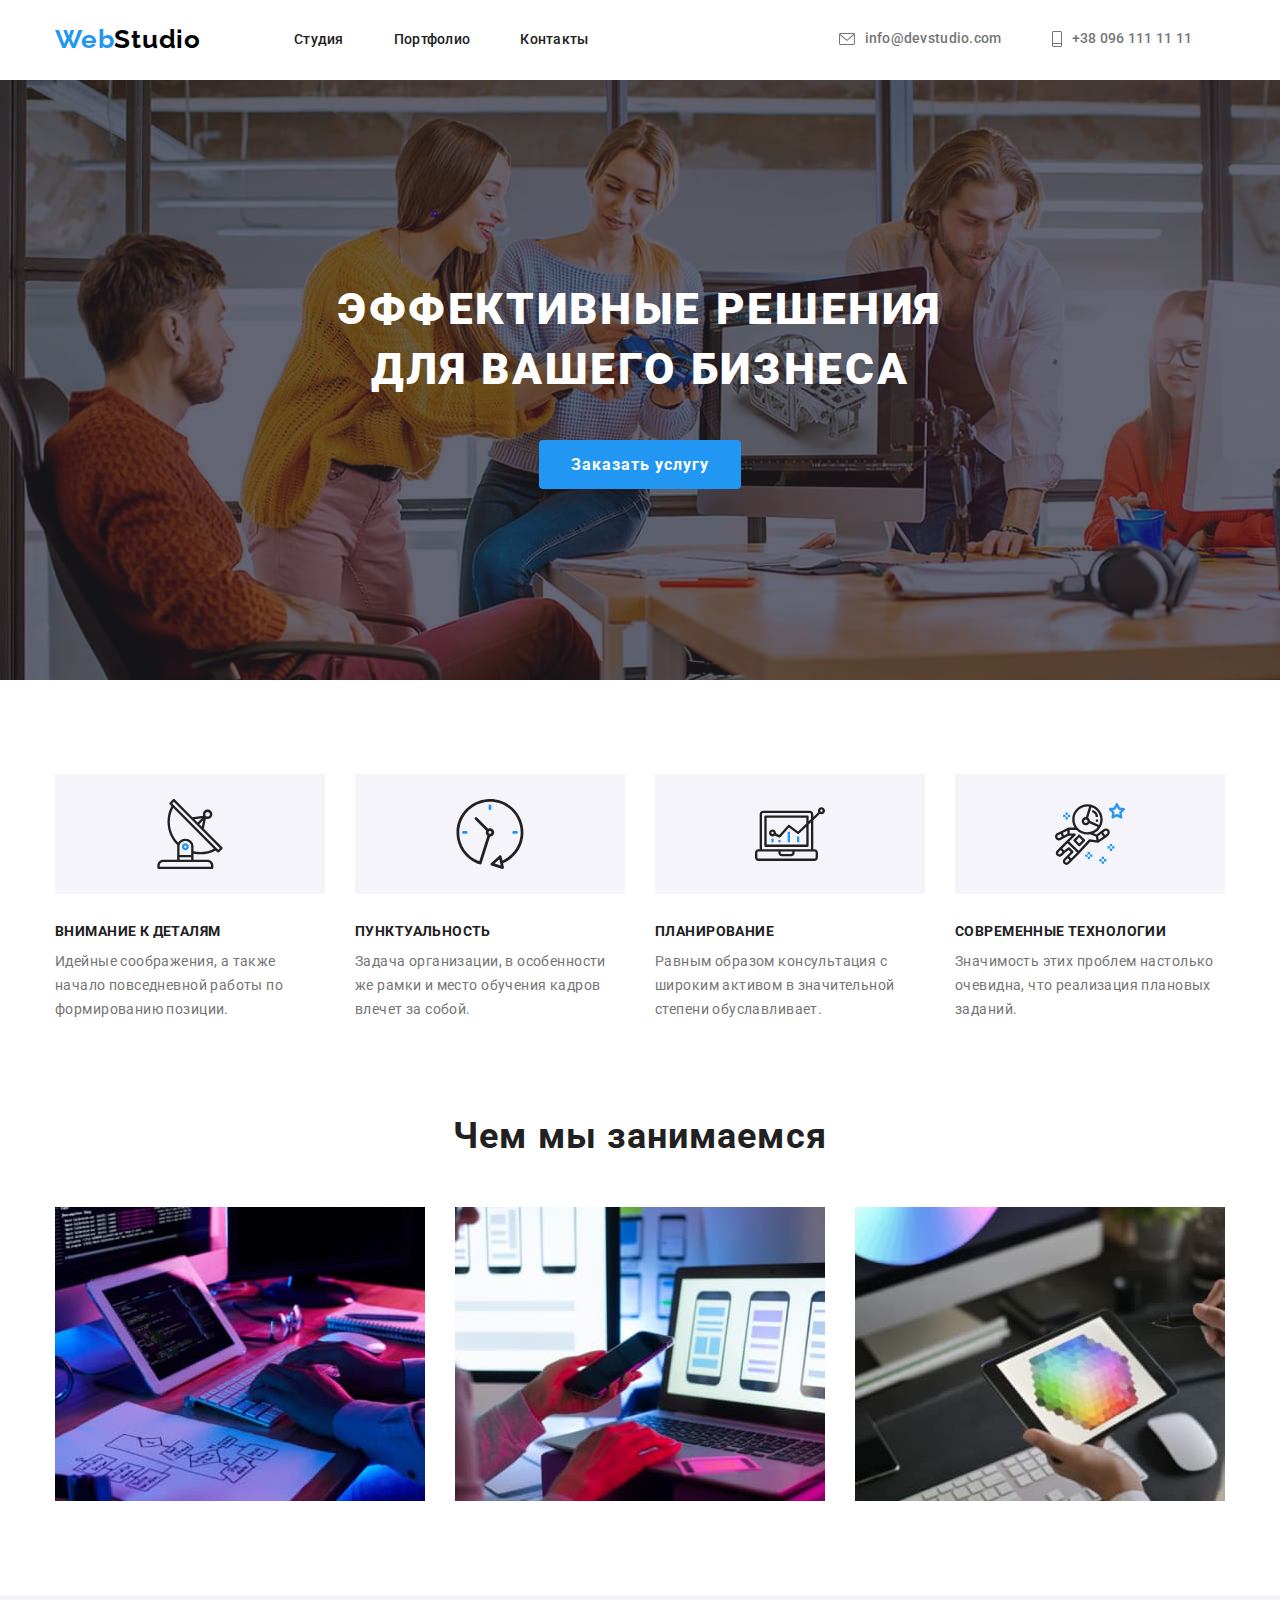
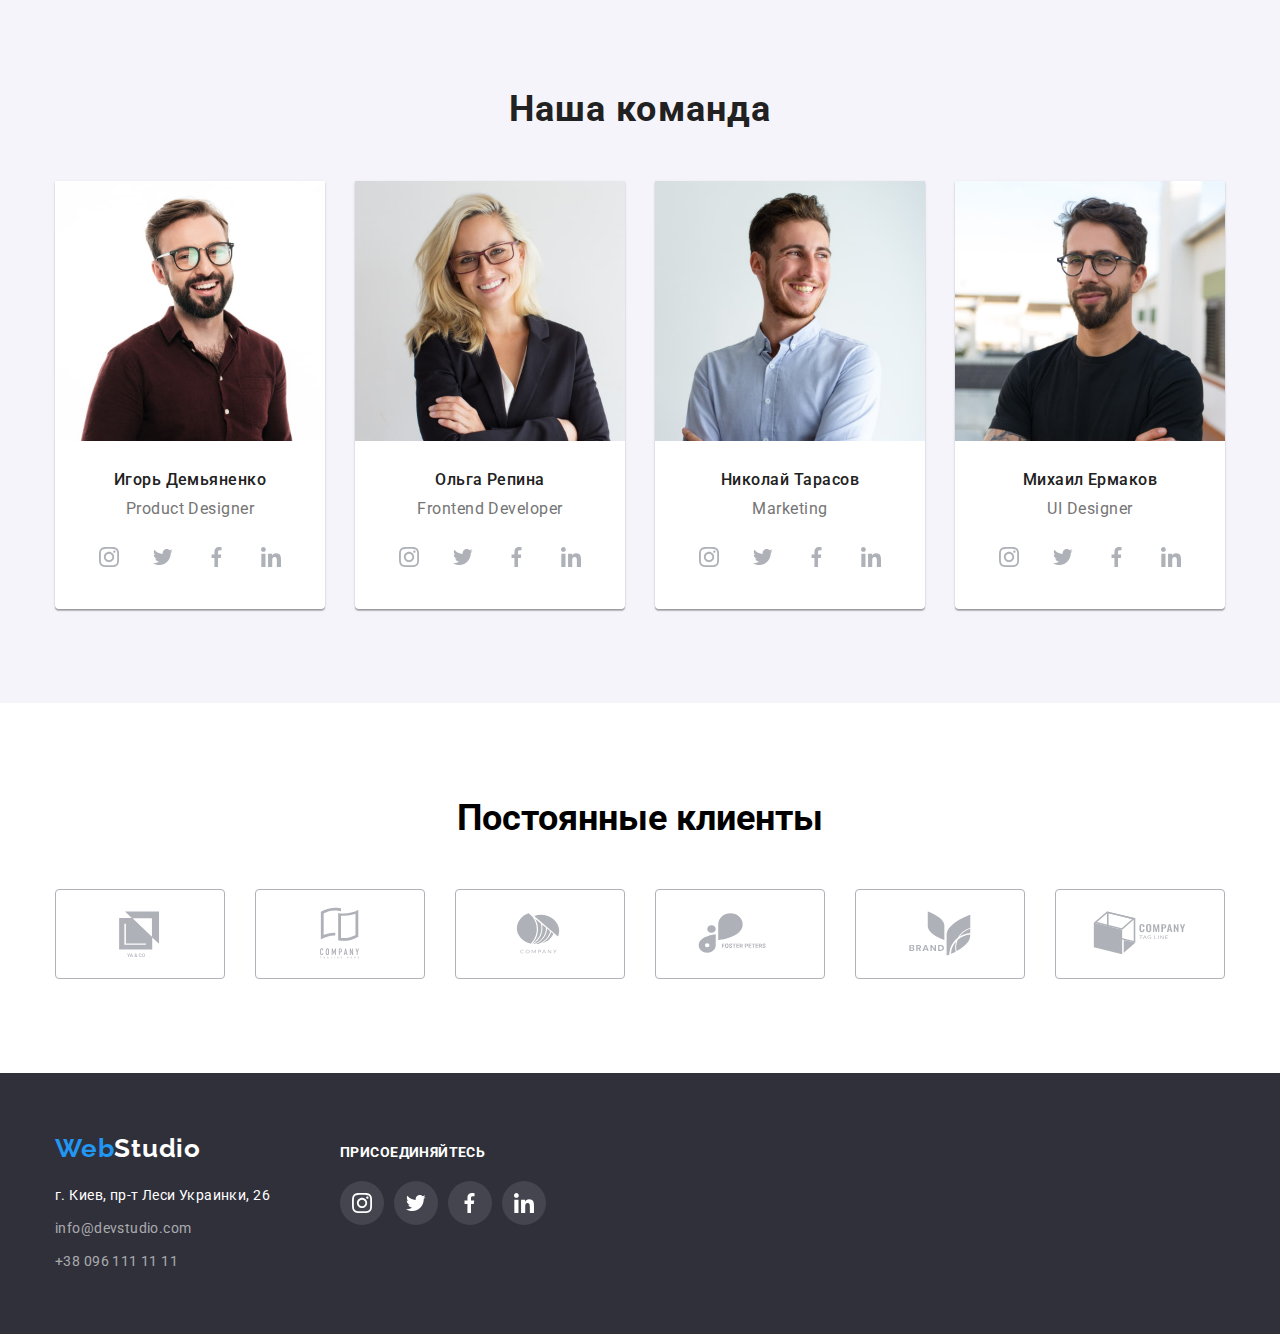
==== index.html @ f42fca44 "Додали попередні роботи." ====
<!DOCTYPE html>
<html lang="ru">
<head>
    <meta charset="UTF-8">
    <meta http-equiv="X-UA-Compatible" content="IE=edge">
    <meta name="viewport" content="width=device-width, initial-scale=1.0">
    <link rel="preconnect" href="https://fonts.googleapis.com">
    <link rel="preconnect" href="https://fonts.gstatic.com" crossorigin>
    <link href="https://fonts.googleapis.com/css2?family=Raleway:wght@700&family=Roboto:wght@400;500;700;900&display=swap" rel="stylesheet">
    <link rel="stylesheet" href="https://cdnjs.cloudflare.com/ajax/libs/modern-normalize/1.1.0/modern-normalize.min.css">
    <link rel="stylesheet" href="./CSS/styles.css">
    <title>WebStudio</title>
</head>
<body>
<!--Шапка сторінки-->
    <header class="page-header">
    <div class="container">
        <a href="WebStudio" class="header-logo link">Web<span class="header-logo-second">Studio</span></a>
<!--Навігація сторінки-->
<nav class="page-navigation">
    <ul class="header-list list">
        <li class="header-roster"><a href="" class="header-item link">Студия</a></li>
        <li class="header-roster"><a href="./portfolio.html" class="header-item link"> Портфолио</a></li>
        <li class="header-roster"><a href="" class="header-item link">Контакты</a></li>
    </ul>
</nav>
    <ul class="header-list-second list">
        <li class="header-soc-info">
        <a href="mailto:info@devstudio.com" class="contacts header-gmail link">
            <svg class="header-icon"  width="16" height="12">
                <use href="./images/icons.svg#icon-envelope"></use>
            </svg>
            info@devstudio.com
        </a>
        </li>
        <li  class="header-soc-info">
        <a href="tel:+380961111111" class="contacts header-telephone link">
            <svg class="header-icon"  width="10" height="16">
                <use href="./images/icons.svg#icon-vector"></use>
            </svg>
            +38 096 111 11 11
        </a>
        </li>
    </ul>
    </div>
    </header>
<!--Унікальний контент-->
    <main>
        <section class="section-one ">
            <div class="container">
            <h1 class="side-title">Эффективные решения для вашего бизнеса</h1>
            <button class="button-type">Заказать услугу</button>
            </div>
        </section>
        <section class="section-hero"> 
    <div class="container">
        <ul class="main-list list">
            <li class="main-item">
                <div class="main-icon"> 
                    <svg class="team-soc-ikon"  width="70" height="70">
                    <use href="./images/icons.svg#icon-antenna-10"></use>
                    </svg>
                </div>
                <h3  class="main-heading">Внимание к деталям</h3>
                <p class="main-paragraph">Идейные соображения, а также начало повседневной работы по формированию позиции.</p>
            </li>
            <li class="main-item">
                <div class="main-icon">
                    <svg class="team-soc-ikon" width="70" height="70">
                    <use href="./images/icons.svg#icon-clock-20"></use>
                    </svg>
                </div>
                <h3 class="main-heading">Пунктуальность</h3>
                <p class="main-paragraph">Задача организации, в особенности же рамки и место обучения кадров влечет за собой.</p>
            </li>
            <li class="main-item">
                <div class="main-icon">
                    <svg class="team-soc-ikon"  width="70" height="70">
                    <use href="./images/icons.svg#icon-diagram-30"></use>
                    </svg>
                </div>
                <h3 class="main-heading">Планирование</h3>
                <p class="main-paragraph" >Равным образом консультация с широким активом в значительной степени обуславливает.</p>
            </li>
            <li class="main-item">
                <div class="main-icon">
                    <svg class="team-soc-ikon" width="70" height="70">
                    <use href="./images/icons.svg#icon-astronaut-40"></use>
                    </svg>
                </div>
                <h3 class="main-heading">Современные технологии</h3>
                <p  class="main-paragraph">Значимость этих проблем настолько очевидна, что реализация плановых заданий.</p>
            </li>
        </ul>
     </div>
        </section>
        <section class="about-us">
            <div class="container">
            <h2 class="about-us-heading">Чем мы занимаемся</h2>
        <ul class="about-us-list list">
            <li class="about-us-item">
                <img 
                src="./images/img-1.jpg" 
                alt="Мужчина печатает на клавиатуре" width="370" height="294"/>
            </li>    
            <li class="about-us-item">
                <img
                src="./images/img-2.jpg" 
                alt="Женщина смотрит на экран телефона" width="370" height="294"/>
            </li>
            <li class="about-us-item">
                <img
                src="./images/img-3.jpg" 
                alt="Женщина смотрит на экран телефона" width="370" height="294"/>

            </li>
        </ul>
      </div>        
    </section>
        <section class="our-team">
        <div class="container">
        <h2 class="team-title">Наша команда</h2>
        <ul class="team-list list">
            <li class="team-item">
                <img src="./images/img.igor.jpg" alt="Фото мужчины" width="270" height="260" class="team-img" />
                <h3 class="team-heading">Игорь Демьяненко</h3>
                <p class="team-paragraph">Product Designer</p>
                <ul class="team-soc list">
                    <li class="team-soc-item">
                        <a href="" class="team-soc-link" >
                            <svg class="team-soc-ikon"  width="20" height="20">
                                <use href="./images/icons.svg#icon-instagram"></use>
                            </svg>
                        </a>
                    </li>
                    <li class="team-soc-item ">
                        <a href="" class="team-soc-link" >
                            <svg class="team-soc-ikon"  width="20" height="20">
                                <use href="./images/icons.svg#icon-twitter"></use>
                            </svg>
                        </a></li>
                    <li class="team-soc-item">
                        <a href="" class="team-soc-link" >
                            <svg class="team-soc-ikon"  width="20" height="20">
                                <use href="./images/icons.svg#icon-facebook"></use>
                            </svg>
                        </a>
                    </li>
                    <li class="team-soc-item ">
                        <a href="" class="team-soc-link" >
                            <svg class="team-soc-ikon" width="20" height="20">
                                <use href="./images/icons.svg#icon-linkedin"></use>
                            </svg>
                        </a>
                    </li>
                </ul>
                </li>
            <li class="team-item">
                <img src="./images/img.olga.jpg" alt="Фото женщины" width="270" height="260" class="team-img"/>
                <h3 class="team-heading">Ольга Репина</h3>
                <p class="team-paragraph">Frontend Developer</p>
                <ul class="team-soc list">
                    <li class="team-soc-item">
                        <a href="" class="team-soc-link" >
                            <svg class="team-soc-ikon"  width="20" height="20">
                                <use href="./images/icons.svg#icon-instagram"></use>
                            </svg>
                        </a>
                    </li>
                    <li class="team-soc-item ">
                        <a href="" class="team-soc-link" >
                            <svg class="team-soc-ikon"  width="20" height="20">
                                <use href="./images/icons.svg#icon-twitter"></use>
                            </svg>
                        </a></li>
                    <li class="team-soc-item">
                        <a href="" class="team-soc-link" >
                            <svg class="team-soc-ikon"  width="20" height="20">
                                <use href="./images/icons.svg#icon-facebook"></use>
                            </svg>
                        </a>
                    </li>
                    <li class="team-soc-item ">
                        <a href="" class="team-soc-link" >
                            <svg class="team-soc-ikon" width="20" height="20">
                                <use href="./images/icons.svg#icon-linkedin"></use>
                            </svg>
                        </a>
                    </li>
                </ul>
            </li>
            <li class="team-item">
                <img src="./images/img.mykola.jpg" alt="Фото мужчины" width="270" height="260" class="team-img" />
                <h3 class="team-heading">Николай Тарасов</h3>
                <p class="team-paragraph">Marketing</p>
                <ul class="team-soc list">
                    <li class="team-soc-item">
                        <a href="" class="team-soc-link" >
                            <svg class="team-soc-ikon"  width="20" height="20">
                                <use href="./images/icons.svg#icon-instagram"></use>
                            </svg>
                        </a>
                    </li>
                    <li class="team-soc-item ">
                        <a href="" class="team-soc-link" >
                            <svg class="team-soc-ikon"  width="20" height="20">
                                <use href="./images/icons.svg#icon-twitter"></use>
                            </svg>
                        </a></li>
                    <li class="team-soc-item">
                        <a href="" class="team-soc-link" >
                            <svg class="team-soc-ikon"  width="20" height="20">
                                <use href="./images/icons.svg#icon-facebook"></use>
                            </svg>
                        </a>
                    </li>
                    <li class="team-soc-item ">
                        <a href="" class="team-soc-link" >
                            <svg class="team-soc-ikon" width="20" height="20">
                                <use href="./images/icons.svg#icon-linkedin"></use>
                            </svg>
                        </a>
                    </li>
                </ul>
            </li>
             <li class="team-item">
                <img src="./images/img.micheal.jpg" alt="Фото мужчины" width="270" height="260" class="team-img" />
                <h3 class="team-heading">Михаил Ермаков</h3>
                <p class="team-paragraph">UI Designer</p>
                <ul class="team-soc list">
                    <li class="team-soc-item">
                        <a href="" class="team-soc-link" >
                            <svg class="team-soc-ikon"  width="20" height="20">
                                <use href="./images/icons.svg#icon-instagram"></use>
                            </svg>
                        </a>
                    </li>
                    <li class="team-soc-item ">
                        <a href="" class="team-soc-link" >
                            <svg class="team-soc-ikon"  width="20" height="20">
                                <use href="./images/icons.svg#icon-twitter"></use>
                            </svg>
                        </a></li>
                    <li class="team-soc-item">
                        <a href="" class="team-soc-link" >
                            <svg class="team-soc-ikon"  width="20" height="20">
                                <use href="./images/icons.svg#icon-facebook"></use>
                            </svg>
                        </a>
                    </li>
                    <li class="team-soc-item ">
                        <a href="" class="team-soc-link" >
                            <svg class="team-soc-ikon" width="20" height="20">
                                <use href="./images/icons.svg#icon-linkedin"></use>
                            </svg>
                        </a>
                    </li>
                </ul>
            </li>
        </ul>
        </div>
        </section>
        <section class="client-section">
            <div class="container">
            <h2 class="client-title">Постоянные клиенты</h2>
                <ul class="client-list list">
                    <li class="client-item">
                        <a class="client-link" href="">
                            <svg class="client-icon" width="106" height="60">
                                <use href="./images/icons.svg#icon-Logo-1"></use>
                            </svg>
                        </a>
                    </li>
                    <li class="client-item">
                        <a class="client-link" href="">
                            <svg class="client-icon"  width="106" height="60">
                                <use href="./images/icons.svg#icon-Logo-2"></use>
                            </svg>
                        </a>
                    </li>
                    <li class="client-item">
                        <a class="client-link" href="">
                            <svg class="client-icon" width="106" height="60">
                                <use href="./images/icons.svg#icon-Logo-3"></use>
                            </svg>
                        </a>
                    </li>
                    <li class="client-item">
                        <a class="client-link" href="">
                                <svg class="client-icon" width="106" height="60">
                                    <use href="./images/icons.svg#icon-Logo-4"></use>
                                </svg>
                            </a>
                    </li>
                    <li class="client-item">
                        <a class="client-link" href="">
                            <svg class="client-icon" width="106" height="60">
                                <use href="./images/icons.svg#icon-Logo-5"></use>
                            </svg>
                        </a>
                    </li>
                    <li class="client-item">
                        <a class="client-link" href="">
                            <svg class="client-icon" width="106" height="60">
                                <use href="./images/icons.svg#icon-Logo-6"></use>
                            </svg>
                        </a>
                    </li>
                </ul>
            </div>
        </section>
    </main>
<!--Підвал сторінки-->
    <footer class="footer-page">
        <div class="footer-container container">
        <div class="footer-group">
        <a href="WebStudio" class="footer-logo link">Web<span class="footer-logo-second">Studio</span></a>
            <ul class="footer-list list" >
                <li><a href="https://goo.gl/maps/cchW89C1qZKvAkqb6" target="_blank" rel="noopener noreferrer nofollow" class="footer-maps link">г. Киев, пр-т Леси Украинки, 26 </a></li>
                <li><a href="mailto:info@devstudio.com" class="footer-gmail link">info@devstudio.com</a></li>
                <li><a href="tel:+380961111111" class="footer-phone link">+38 096 111 11 11</a></li>
            </ul>
    </div>
        <div class="contacts-links">
            <h3 class="side-footer">присоединяйтесь</h3>
            <ul class="footer-soc list">
                <li class="footer-soc-item">
                    <a href="" class="footer-soc-link" >
                        <svg class="footer-soc-ikon"  width="20" height="20">
                            <use href="./images/icons.svg#icon-instagram"></use>
                        </svg>
                    </a>
                </li>
                <li class="footer-soc-item">
                    <a href="" class="footer-soc-link" >
                        <svg class="footer-soc-ikon"  width="20" height="20">
                            <use href="./images/icons.svg#icon-twitter"></use>
                        </svg>
                    </a>
                </li>
                <li class="footer-soc-item">
                    <a href="" class="footer-soc-link" >
                        <svg class="footer-soc-ikon"  width="20" height="20">
                            <use href="./images/icons.svg#icon-facebook"></use>
                        </svg>
                    </a>
                </li>
                <li class="footer-soc-item">
                    <a href="" class="footer-soc-link" >
                        <svg class="footer-soc-ikon" width="20" height="20">
                            <use href="./images/icons.svg#icon-linkedin"></use>
                        </svg>
                    </a>
                </li>
            </ul>
        </div>
        </div>
    </footer>
</body> 
</html>
---- CSS/styles.css ----
body {
   font-family: Roboto, Tahoma, sans-serif; 
   color: #000000;  
}

:root {
    --first-basic-color: #FFFFFF; 
    --second-basic-color: #212121;
    --main-team: #757575;
}

p,
h1,
h2,
h3,
h4,
h5,
ul {
   margin: 0;
   padding-left: 0; 
}

img {
    display: block;
}

.list {
    list-style: none;
}

.link {
    text-decoration: none;
}


.container {
  width: 1200px;  
  padding-left: 15px;
  padding-right: 15px;
  margin: 0 auto;
  /*outline: 1px solid red;*/
}

/*Шапка сторінки*/
.page-header {
    padding-top: 24px;
    padding-bottom: 25px;
}

.header-item {
    font-weight: 500;
    font-size: 14px;
    line-height: 1.14;
    letter-spacing: 0.02em;
    color: var(--second-basic-color);
}

.header-item:hover,
.header-item:focus {
    color: #2196F3;
}


.header-logo {
    font-family: 'Raleway';
    font-weight: 700;
    font-size: 26px;
    line-height: 1.19;
    letter-spacing: 0.03em;
    color: #2196F3;
    margin-right: 93px;

}

.header-logo-second {
    font-family: 'Raleway';
    font-weight: 700;
    font-size: 26px;
    line-height: 1.19;
    letter-spacing: 0.03em;
    color: #000000;
}

.page-header .container {
    display: flex;
    align-items: center;
}

.header-list {
    display: flex;
}

.header-roster:not(:last-child ){
    margin-right: 50px;
} 

.header-list-second {
    display: flex;
    align-items: center;
    margin-left: 250px;
}  


.header-gmail {
    font-weight: 500;
    font-size: 14px;
    line-height: 1.14;
    letter-spacing: 0.02em;
    color: var(--main-team);
    margin-right: 50px;
}

.header-telephone {
    font-weight: 500;
    font-size: 14px;
    line-height: 1.14;
    letter-spacing: 0.02em;
    color: var(--main-team);  
}

.header-icon {
    margin-right: 10px;
    fill: currentColor;
}

.contacts {
    display: flex;
    align-items: center;
    font-size: 14px;
    font-weight: 500;
    line-height: 1.14;
    letter-spacing: 0.02em;
    text-decoration: none;
    color: #757575;
    fill: #757575;
}

.header-soc-info:hover .contacts, 
.header-soc-info:focus .contacts {
    color: #2196F3;
}

.header-soc-info:hover .header-icon,
.header-soc-info:focus .header-icon{
    fill: #2196F3;
}

.header-icon:hover,
.header-icon:focus,
.contacts:hover,
.contacts:focus {
    color: #2196F3;
}

/*Унікальний контент*/

.section-one {
    background: #2F303A;
    text-align: center;
    padding-top: 200px;
    padding-bottom: 200px;
    max-width: 1600px;
    height: 600px;
    background-image: linear-gradient(
        rgba(47, 48, 58, 0.4),
        rgba(47, 48, 58, 0.4)
    ), url("../images/Img\ \(2\).jpg");
    background-repeat: no-repeat;
    margin-left: auto;
    margin-right: auto;
}


.side-title {
    font-weight: 900;
    font-size: 44px;
    line-height: 1.36;
    letter-spacing: 0.06em;
    text-transform: uppercase;
    color: var(--first-basic-color);
    max-width: 696px;
    margin-bottom: 40px;
    margin-left: auto;
    margin-right: auto;
}

.section-hero {
    padding-bottom: 94px;
    padding-top: 94px;
}


.button-type {
    background: #2196F3;
    font-weight: 700;
    font-size: 16px;
    line-height: 1.85;
    display: flex;
    letter-spacing: 0.06em;
    color: #FFFFFF;
    display: inline-block;
    padding: 10px 32px;
    border-radius: 4px; 
    border: none;
}


.button-type:hover,
.button-type:focus {
    cursor: pointer;
    color: #FFFFFF;
}

.main-item {
   flex-basis: calc((100% - 120px)/ 4);
   margin-right: 30px;
} 

.main-icon {
    display: flex;
    width: 270px;
    height: 120px;
    align-items: center;
    justify-content: center;
    margin-bottom: 30px;
    background-color: #F5F4FA;
}


.main-list {
    display: flex;
    margin-right: -30px;
}

.main-heading {
    font-weight: 700;
    font-size: 14px;
    line-height: 1.14;
    letter-spacing: 0.03em;
    text-transform: uppercase;
    color: var(--second-basic-color);
    margin-bottom: 10px;
} 

.main-paragraph {
    font-size: 14px;
    line-height: 1.71;
    letter-spacing: 0.03em;
    color: var(--main-team);
} 

.about-us {
    padding-bottom: 94px;
}

.about-us-list {
    display: flex;
    margin-right: -30px;
}

.about-us-item { 
    flex-basis: calc((100% - 90px)/ 3);
    margin-right: 30px;
}

.about-us-heading {
    font-weight: 700;
    font-size: 36px;
    line-height: 1.16;
    text-align: center;
    letter-spacing: 0.03em;
    color: var(--second-basic-color);
    margin-bottom: 50px;
}

/*Наша команда*/

.team-img {
    margin-bottom: 30px;
}

.our-team {
    background: #F5F4FA;
    padding-top: 94px;
    padding-bottom: 94px;
}

.team-list {
    display: flex;
    margin-right: -30px;
}

.team-item {
    flex-basis: calc((100% - 120px)/ 4);
    margin-right: 30px;
    padding-bottom: 30px;
    background-color: white;
    box-shadow: 0px 1px 3px rgba(0, 0, 0, 0.12), 0px 1px 1px rgba(0, 0, 0, 0.14), 0px 2px 1px rgba(0, 0, 0, 0.2);
    border-radius: 0px 0px 4px 4px;
}


.team-title {
    font-weight: 700;
    font-size: 36px;
    line-height: 1.16;
    text-align: center;
    letter-spacing: 0.03em;
    color: var(--second-basic-color); 
    margin-bottom: 50px;
}  

.team-heading {
    font-weight: 500;
    font-size: 16px;
    line-height: 1.18;
    text-align: center;
    letter-spacing: 0.03em;
    color: var(--second-basic-color);
    margin-bottom: 10px;
}

.team-paragraph {
    font-size: 16px;
    line-height: 1.18;
    text-align: center;
    letter-spacing: 0.03em;
    color: var(--main-team); 
    margin-bottom: 16px;
}

.team-soc {
    display: flex;
    justify-content: center;
} 

.team-soc-link:hover,
.team-soc-link:focus {
  fill: #FFFFFF;
  background-color:#2196F3;
}

.team-soc-link {
    width: 44px;
    height: 44px;
    border-radius: 50%;
    display: flex;
    justify-content: center;
    align-items: center;
    fill: #afb1b8;
}

.team-soc-item + .team-soc-item {
    margin-left: 10px;
}

/*Постійні клієнти*/

.client-section {
    padding-top: 94px;
    padding-bottom: 94px;
}

.client-title {
    margin-bottom: 50px;
    font-weight: 700;
    font-size: 36px;
    line-height: 1.17;
    text-align: center;
}

.client-list {
    display: flex;
    justify-content: space-between;
    align-items: center;
}

.client-link {
    width: 170px;
    height: 90px;
    display: flex;
    align-items: center;
    justify-content: center;
    border: 1px solid #afb1b8;
    border-radius: 4px;
    color: #afb1b8;
    background-color: #fff;
    padding: 16px 32px;
}

.client-link:hover,
.client-link:focus {
  color: #2196F3 ;
  border-color: #2196F3;
}

.client-icon {
  fill: currentColor;
}

.client-item:hover,
.client-item:focus {
  color: #2196F3;
  border-color: #2196F3;
}

/*Підвал сторінки*/

.footer-page {
    background: #2F303A;
    padding-top: 60px;
    padding-bottom: 60px;
}

.footer-logo {
    font-family: 'Raleway';
    font-weight: 700;
    font-size: 26px;
    line-height: 1.19;
    letter-spacing: 0.03em;
    color: #2196F3;
    display: inline-block;
    margin-bottom: 20px;
}

.footer-logo-second {
    font-family: 'Raleway';
    font-weight: 700;
    font-size: 26px;
    line-height: 1.19;
    letter-spacing: 0.03em;
    color: var(--first-basic-color);
}

.footer-maps {
    font-style: normal;
    font-size: 14px;
    line-height: 1.71;
    letter-spacing: 0.03em;
    color: var(--first-basic-color);
    display: inline-block;
    margin-bottom: 9px;
}

.footer-gmail {
    font-style: normal;
    font-size: 14px;
    line-height: 1.71;
    letter-spacing: 0.03em;
    color: rgba(255, 255, 255, 0.6);
    display: inline-block;
    margin-bottom: 9px;
}

.footer-phone {
    font-style: normal;
    font-size: 14px;
    line-height: 1.71;
    letter-spacing: 0.03em;
    color: rgba(255, 255, 255, 0.6);
}


.footer-container {
    display: flex;
    align-items: baseline;
}

.footer-soc-item {
    margin-right: 10px;
} 

.footer-soc-item:last-child{
    margin-right: 0;
} 

.footer-soc {
    display: flex;
    justify-content: center;
} 

.footer-soc-ikon {
    fill: white;
}

.footer-soc-link:hover,
.footer-soc-link:focus{
    background-color: #2196F3;
}

.footer-soc-link {
    padding: 0;
    width: 44px;
    height: 44px;
    border-radius: 50%;
    display: flex;
    justify-content: center;
    align-items: center;
    background: rgba(255, 255, 255, 0.1);
}

.side-footer {
    font-style: normal;
    font-weight: 700;
    font-size: 14px;
    line-height: 1.14;
    letter-spacing: 0.03em;
    text-transform: uppercase;
    color: #FFFFFF;
    margin-bottom: 20px;
}

.contacts-links{
    margin-left: 70px;
}

/*Портфоліо*/

.porfolio-section-one {
    padding-top: 94px;
    padding-bottom: 94px;
}

.portfolio-list{
    display: flex;
    justify-content: center;
    margin-right: -8px;
    margin-bottom: 50px;
}

.button-portfolio {
    flex-basis: calc((100% - 40px)/ 5);
    margin-right: 8px;
}

.button-portfolio {
    font-family: 'Roboto';
    font-weight: 500;
    font-size: 16px;
    line-height: 1.625;
    text-align: center;
    letter-spacing: 0.03em;
    color: #212121;
    cursor: pointer;
    padding: 6px 22px 6px 22px;
    border-radius: 4px;
    border: none;
}  

.button-portfolio:hover,
.button-portfolio:focus {
    color: #FFFFFF;
    background-color: #2196F3;
    box-shadow: 0px 3px 1px rgba(0, 0, 0, 0.1), 0px 1px 2px rgba(0, 0, 0, 0.08), 0px 2px 2px rgba(0, 0, 0, 0.12);
}  

.portfolio-schedule {
    display: flex;
    flex-wrap: wrap;
    margin-right: -30px;
    margin-bottom: -30px;
} 


.portfolio-item:hover,
.portfolio-item:focus {
    box-shadow: 0px 1px 1px rgba(0, 0, 0, 0.12), 0px 4px 4px rgba(0, 0, 0, 0.06), 1px 4px 6px rgba(0, 0, 0, 0.16);
} 

.portfolio-item {
    display: inline-block;
    width: 370px;
    flex-basis: calc((100% - 90px)/ 3);
    margin-right: 30px;
    margin-bottom: 30px;
    border: 1px solid #EEEEEE;
}

.portfolio-wrapper {
    padding: 20px 24px 20px 24px;
}


.portfolio-heading {
    font-weight: 700;
    font-size: 18px;
    line-height: 2;
    letter-spacing: 0.06em;
    color: var(--second-basic-color);
    margin: 0px 0px 4px 0px;
} 

.portfolio-paragraph {
    font-size: 16px;
    line-height: 1.875;
    letter-spacing: 0.03em;
    color: var(--main-team);
} 

.border-header {
    border-bottom: 1px solid #ECECEC;
}
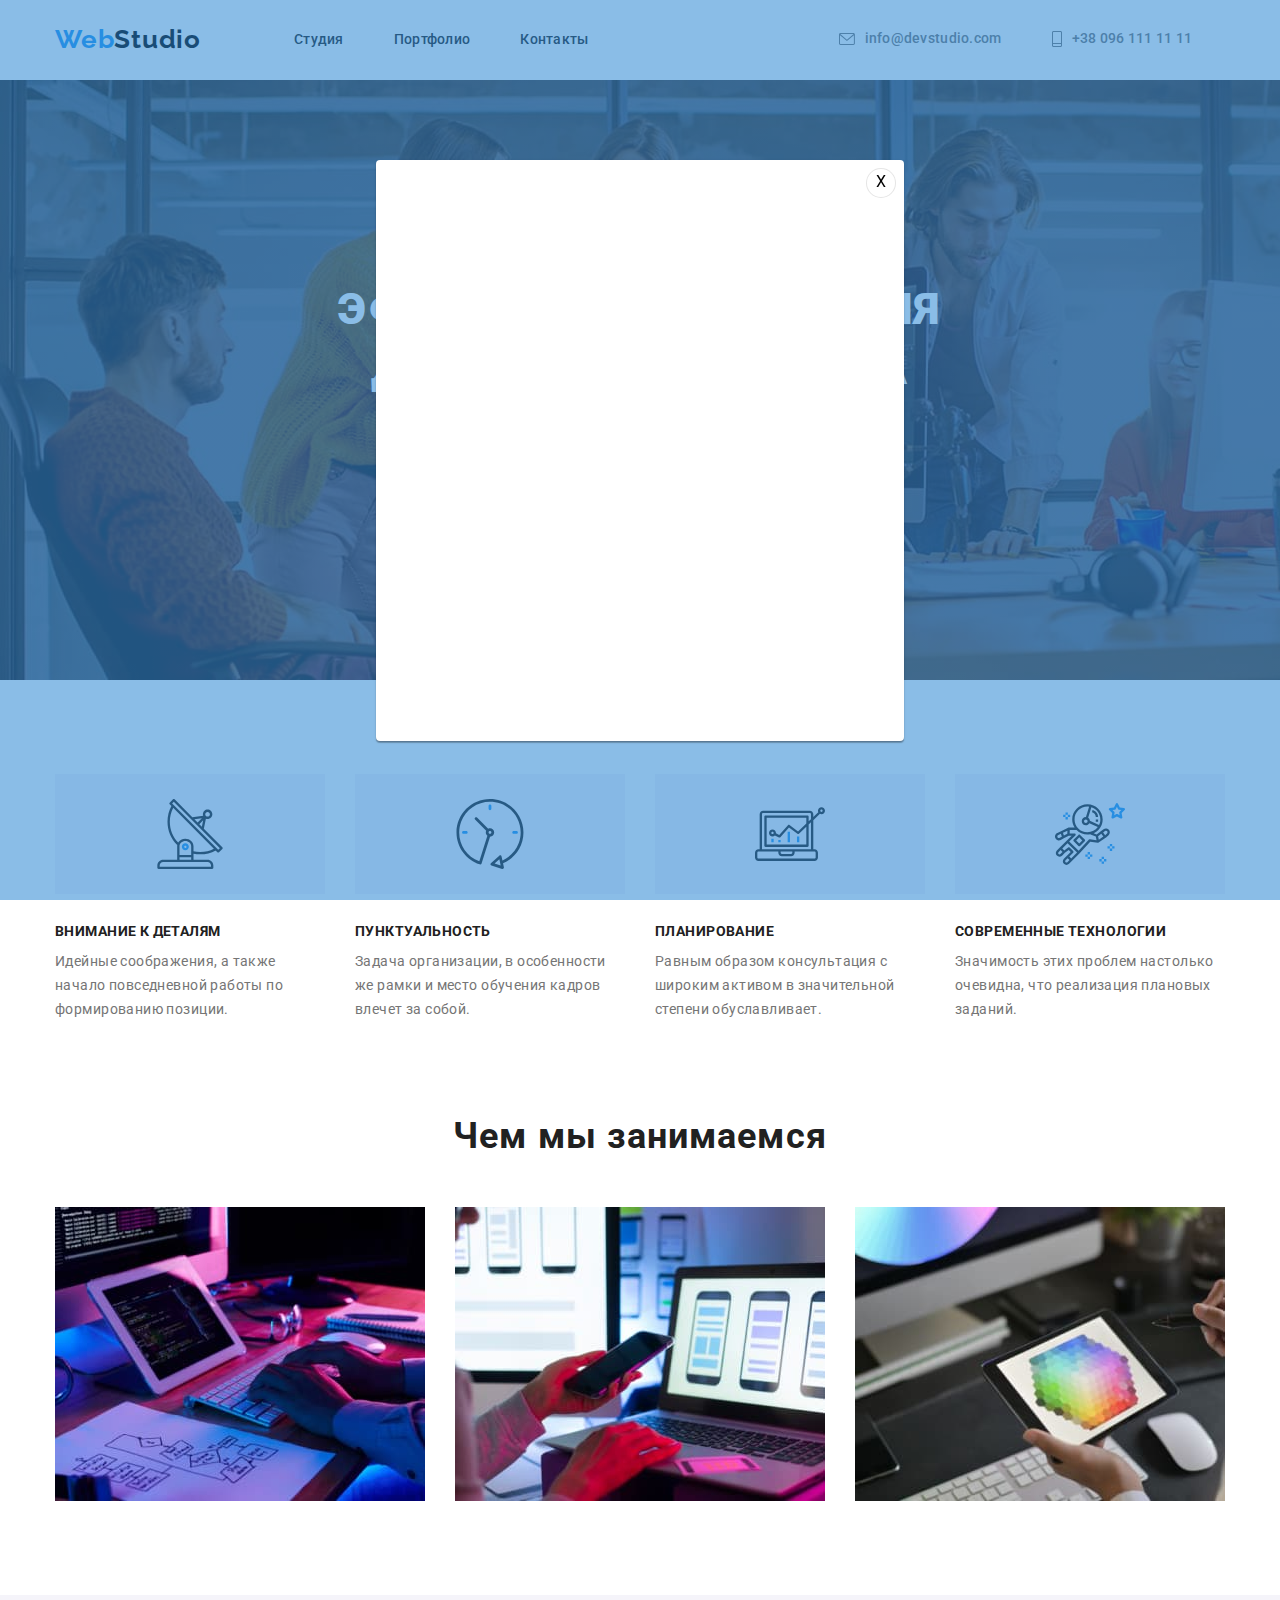
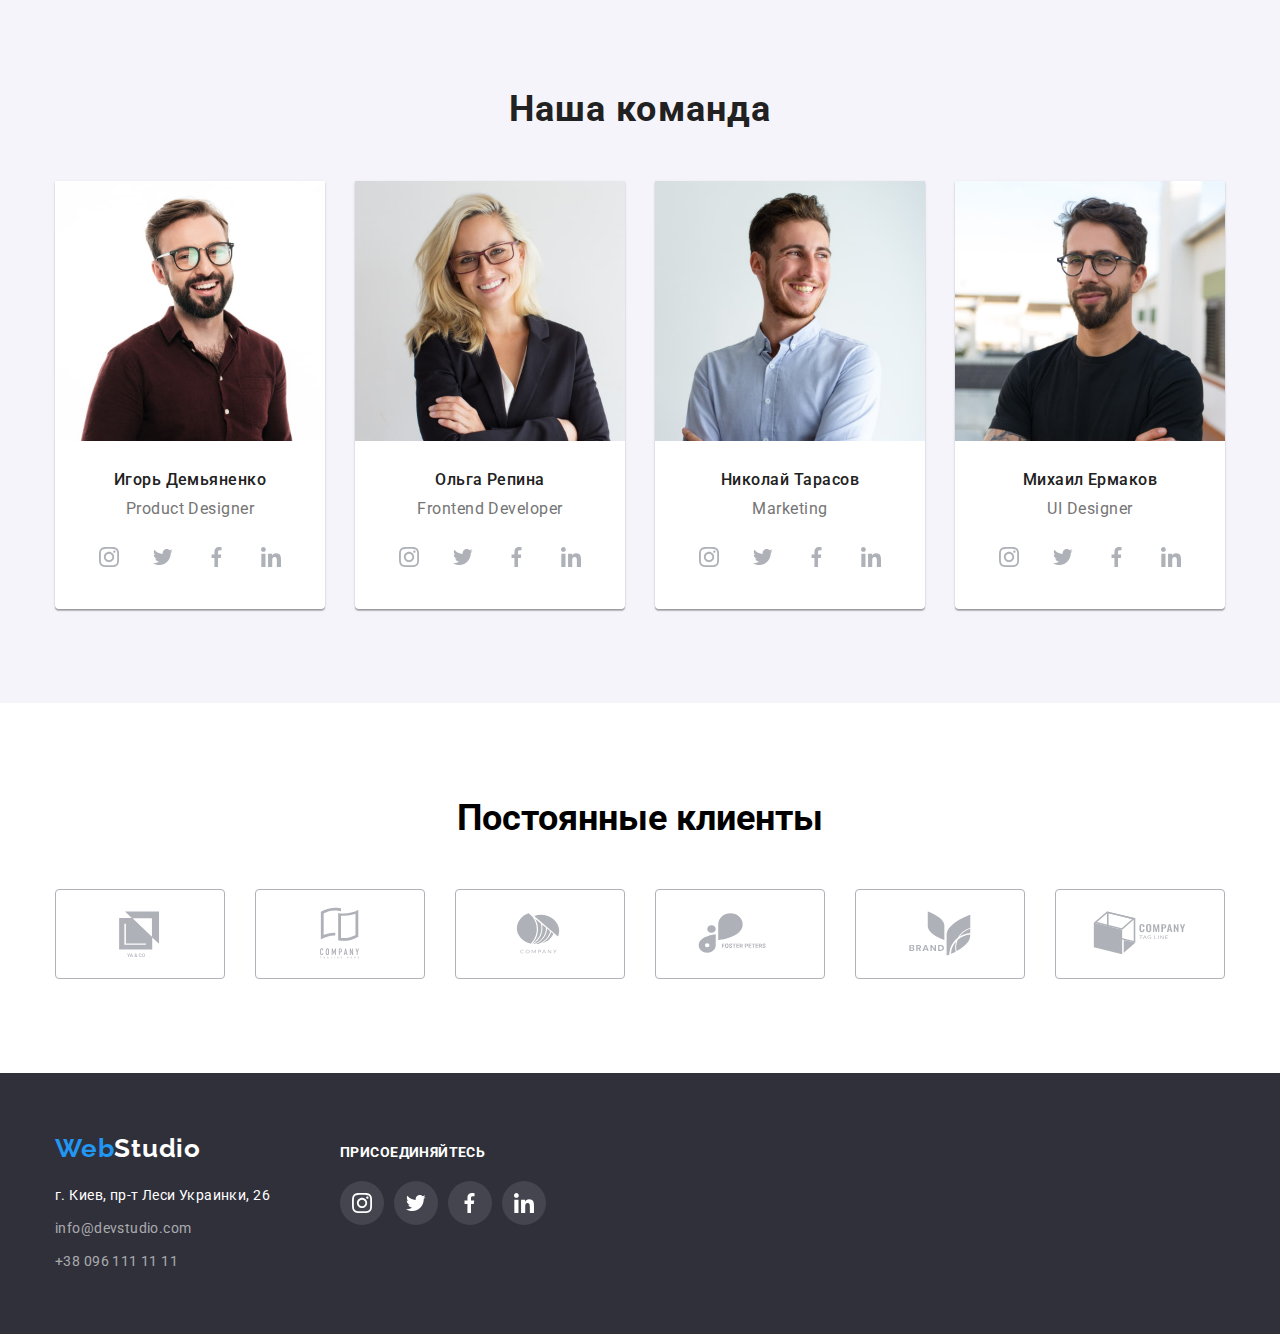
==== commit f5f9c458: "+" ====
--- a/index.html
+++ b/index.html
@@ -356,5 +356,13 @@
         </div>
         </div>
     </footer>
+    <div class="backdrop">
+        <div class="modal">
+            <button type="button" class="modal-btn">X</button>
+        </div>
+    </div>
+    <script>
+        
+    </script>
 </body> 
 </html>
--- a/CSS/styles.css
+++ b/CSS/styles.css
@@ -576,6 +576,30 @@
     border: 1px solid #EEEEEE;
 }
 
+.portfolio-card-text{
+    position: absolute;
+    top: 0;
+    background-color: rgba(33, 150, 243, 0.9);
+    color: #FFFFFF;
+    font-size: 18px;
+    font-weight: 400;
+    line-height: 28px;
+    letter-spacing: 0.03em;
+    padding: 63px 24px 63px 24px;
+    transform: translateY(100%);
+    transition: transform 250ms linear;
+
+}
+
+.portfolio-card-description{
+    position: relative;
+    overflow: hidden;
+}
+
+.portfolio-item:hover .portfolio-card-text{
+    transform: translateY(0%);
+}
+
 .portfolio-wrapper {
     padding: 20px 24px 20px 24px;
 }
@@ -600,3 +624,34 @@
 .border-header {
     border-bottom: 1px solid #ECECEC;
 }
+
+.backdrop {
+    position: fixed;
+    top: 0;
+    width: 100%;
+    height: 100%;
+    background-color: rgba(44, 137, 212, 0.555);
+    display: flex;
+    align-items: center;
+    justify-content: center;
+}
+
+.modal {
+    position: absolute;
+    width: 528px;
+    min-height: 581px;
+    background: #FFFFFF;
+    box-shadow: 0px 1px 3px rgba(0, 0, 0, 0.12), 0px 1px 1px rgba(0, 0, 0, 0.14), 0px 2px 1px rgba(0, 0, 0, 0.2);
+    border-radius: 4px;
+}
+
+.modal-btn {
+    position: absolute;
+    top: 8px;
+    right: 8px;
+    width: 30px;
+    height: 30px;
+    border-radius: 50%;
+    background: #FFFFFF;
+    border: 1px solid rgba(0, 0, 0, 0.1);
+}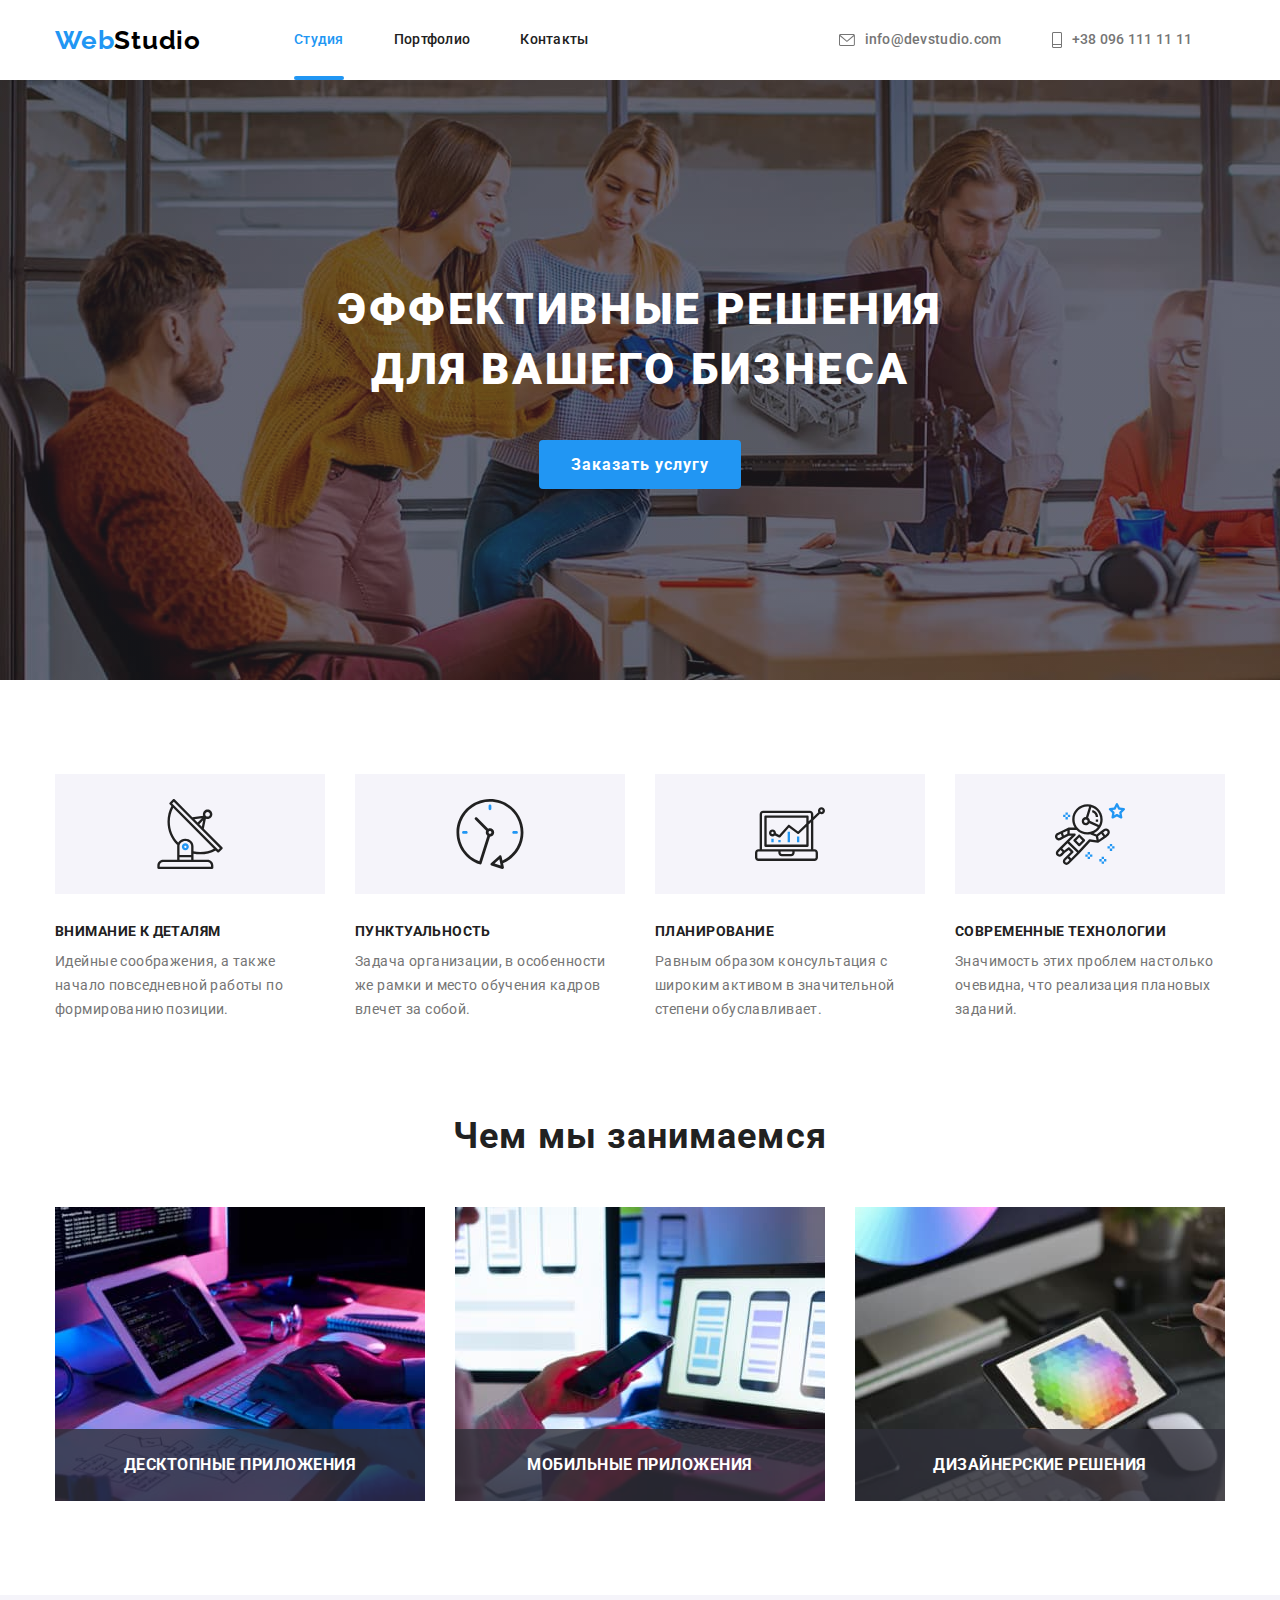
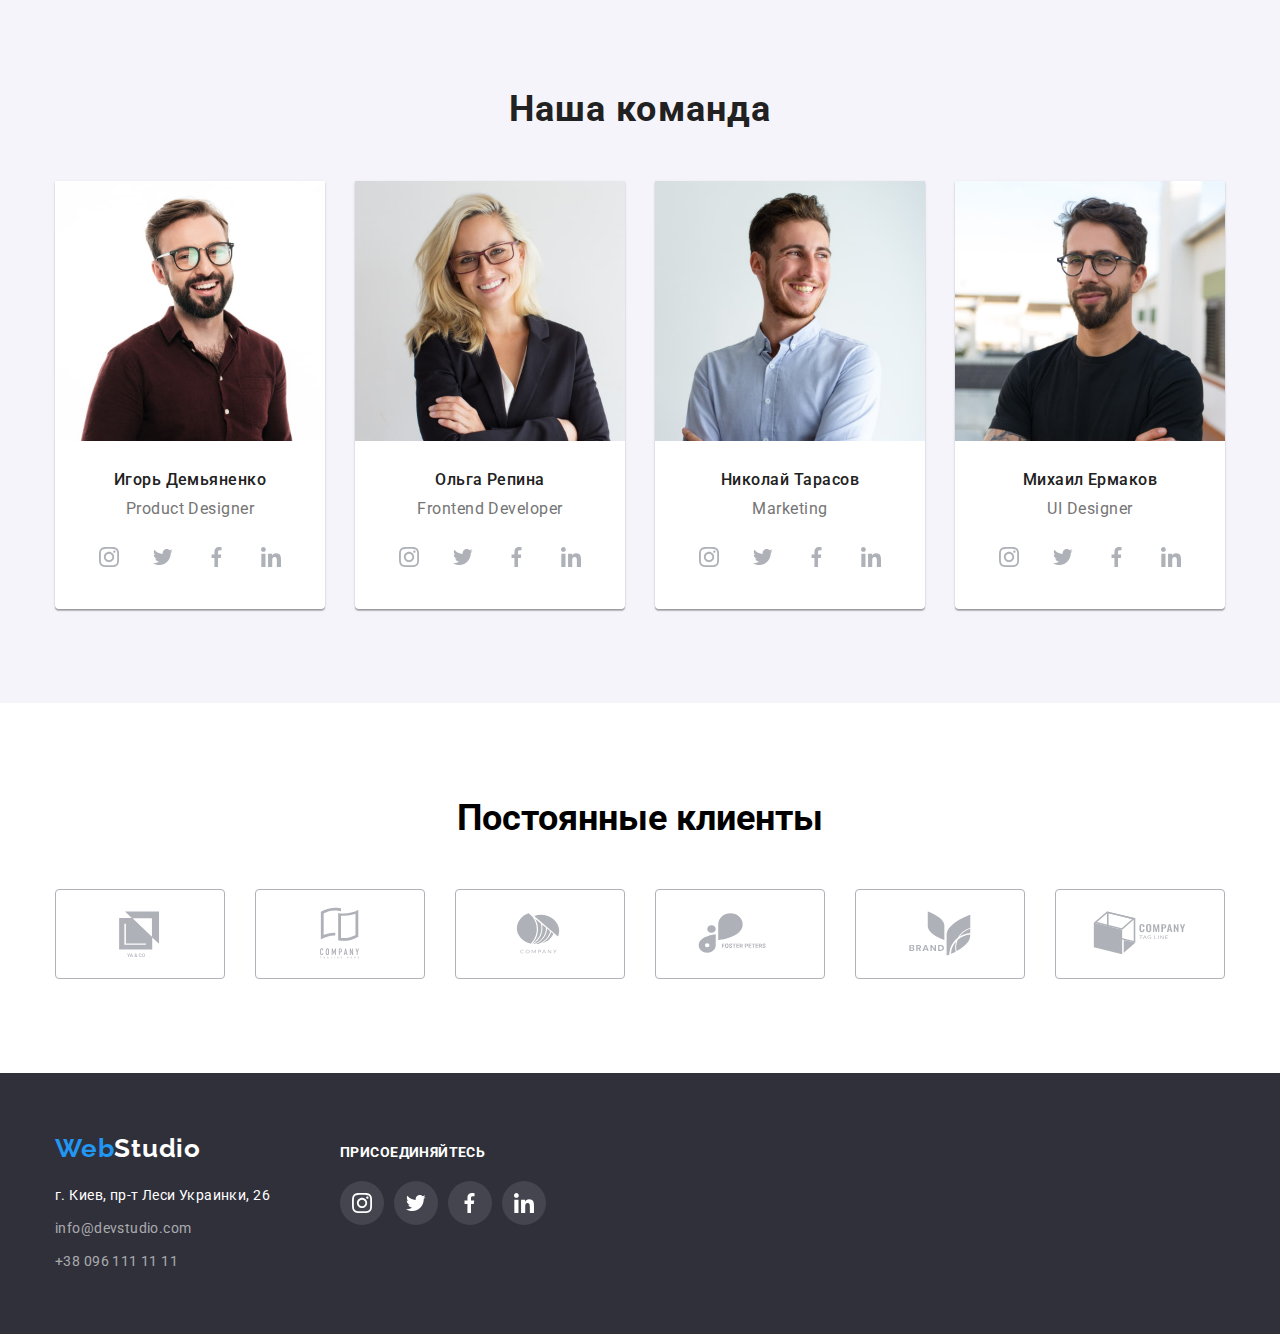
==== commit 3cc0975e: "+" ====
--- a/index.html
+++ b/index.html
@@ -19,7 +19,7 @@
 <!--Навігація сторінки-->
 <nav class="page-navigation">
     <ul class="header-list list">
-        <li class="header-roster"><a href="" class="header-item link">Студия</a></li>
+        <li class="header-roster"><a href="" class="header-item link current">Студия</a></li>
         <li class="header-roster"><a href="./portfolio.html" class="header-item link"> Портфолио</a></li>
         <li class="header-roster"><a href="" class="header-item link">Контакты</a></li>
     </ul>
@@ -49,7 +49,7 @@
         <section class="section-one ">
             <div class="container">
             <h1 class="side-title">Эффективные решения для вашего бизнеса</h1>
-            <button class="button-type">Заказать услугу</button>
+            <button class="button-type" data-modal-open >Заказать услугу</button>
             </div>
         </section>
         <section class="section-hero"> 
@@ -102,17 +102,25 @@
                 <img 
                 src="./images/img-1.jpg" 
                 alt="Мужчина печатает на клавиатуре" width="370" height="294"/>
+                <div class="about-us-thumb">
+                <p class="about-us-description">Десктопные приложения</p>
+                </div>
             </li>    
             <li class="about-us-item">
                 <img
                 src="./images/img-2.jpg" 
                 alt="Женщина смотрит на экран телефона" width="370" height="294"/>
+                <div class="about-us-thumb">
+                <p class="about-us-description">Мобильные приложения</p>
+                </div>
             </li>
             <li class="about-us-item">
                 <img
                 src="./images/img-3.jpg" 
                 alt="Женщина смотрит на экран телефона" width="370" height="294"/>
-
+                <div class="about-us-thumb">
+                <p class="about-us-description">Дизайнерские решения</p>
+                </div>
             </li>
         </ul>
       </div>        
@@ -356,13 +364,11 @@
         </div>
         </div>
     </footer>
-    <div class="backdrop">
+    <div class="backdrop is-hidden" data-modal>
         <div class="modal">
-            <button type="button" class="modal-btn">X</button>
+            <button type="button" class="modal-btn" data-modal-close>X</button>
         </div>
     </div>
-    <script>
-        
-    </script>
+    <script src="./js/modal.js"></script>
 </body> 
 </html>
--- a/CSS/styles.css
+++ b/CSS/styles.css
@@ -42,10 +42,6 @@
 }
 
 /*Шапка сторінки*/
-.page-header {
-    padding-top: 24px;
-    padding-bottom: 25px;
-}
 
 .header-item {
     font-weight: 500;
@@ -53,13 +49,44 @@
     line-height: 1.14;
     letter-spacing: 0.02em;
     color: var(--second-basic-color);
-}
+    display: block;
+    padding: 32px 0px 32px 0px;
+}  
 
 .header-item:hover,
 .header-item:focus {
     color: #2196F3;
 }
 
+.current::after {
+    content: "";
+    position: absolute;
+    bottom: 0;
+    left: 0;
+    width: 100%;
+    height: 4px;
+    background-color:#2196F3;
+    border-radius: 2px;
+}
+
+/*.header-list .link.current::after {
+    position: absolute;
+    content: '';
+    width: 100%;
+    height: 4px;
+    border-radius: 2px;
+    background-color:#2196F3;
+    bottom: -1px;
+    left: 0;
+}*/
+
+.header-list .link.current {
+    position: relative;
+    display: flex;
+    justify-content: center;
+    align-items: flex-end;
+    color: #2196F3;
+}
 
 .header-logo {
     font-family: 'Raleway';
@@ -261,6 +288,7 @@
 .about-us-item { 
     flex-basis: calc((100% - 90px)/ 3);
     margin-right: 30px;
+    position: relative;
 }
 
 .about-us-heading {
@@ -271,6 +299,22 @@
     letter-spacing: 0.03em;
     color: var(--second-basic-color);
     margin-bottom: 50px;
+}
+
+.about-us-thumb {
+    position: absolute;
+    bottom: 0;
+    width: 100%;
+    padding: 27px;
+    background: rgba(47, 48, 58, 0.8);
+}
+
+.about-us-description {
+    font-weight: 700;
+    letter-spacing: 0.03em;
+    text-align: center;
+    text-transform: uppercase;
+    color: #FFFFFF;
 }
 
 /*Наша команда*/
@@ -630,10 +674,11 @@
     top: 0;
     width: 100%;
     height: 100%;
-    background-color: rgba(44, 137, 212, 0.555);
-    display: flex;
-    align-items: center;
-    justify-content: center;
+    background: rgba(0, 0, 0, 0.2);
+    display: flex;
+    align-items: center;
+    justify-content: center;
+    transition: opacity 250ms, visibility 250ms;
 }
 
 .modal {
@@ -654,4 +699,10 @@
     border-radius: 50%;
     background: #FFFFFF;
     border: 1px solid rgba(0, 0, 0, 0.1);
+}
+
+.is-hidden {
+    opacity: 0;
+    pointer-events: none;
+    visibility: hidden ;
 }